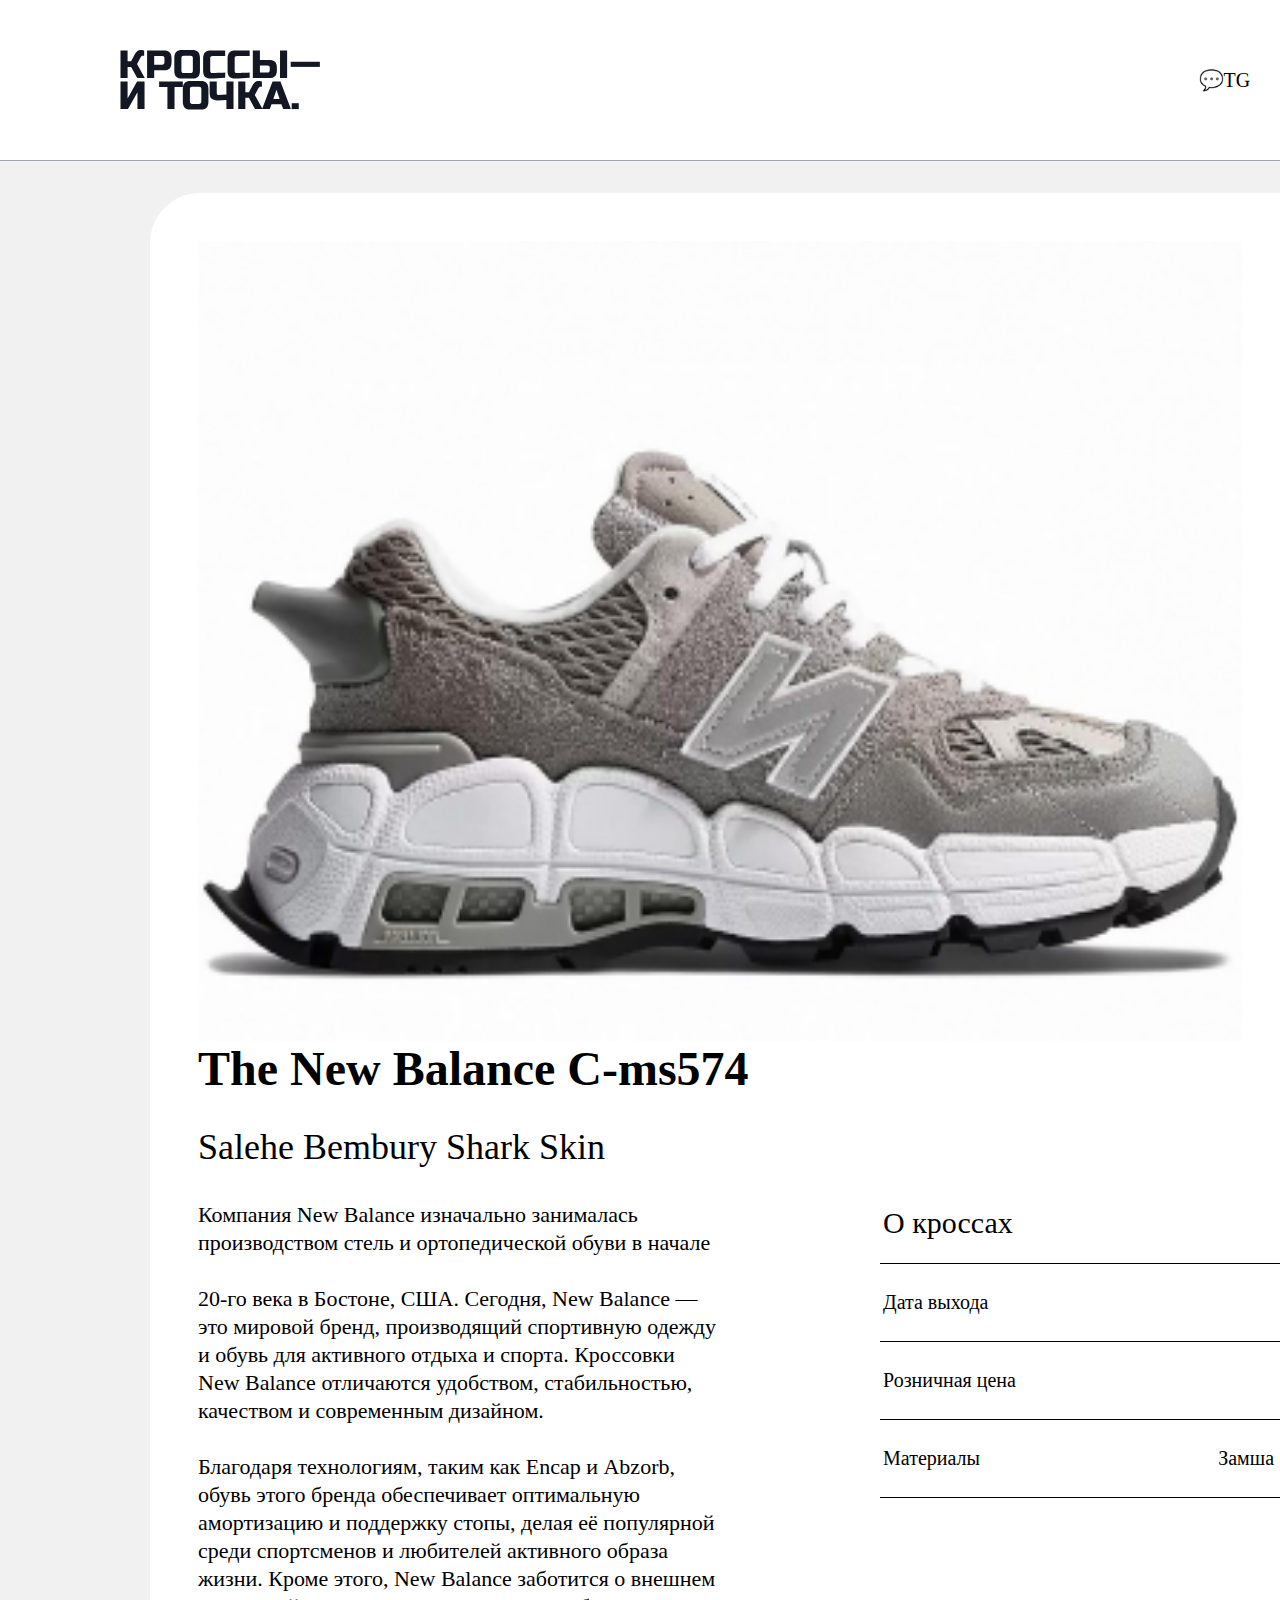
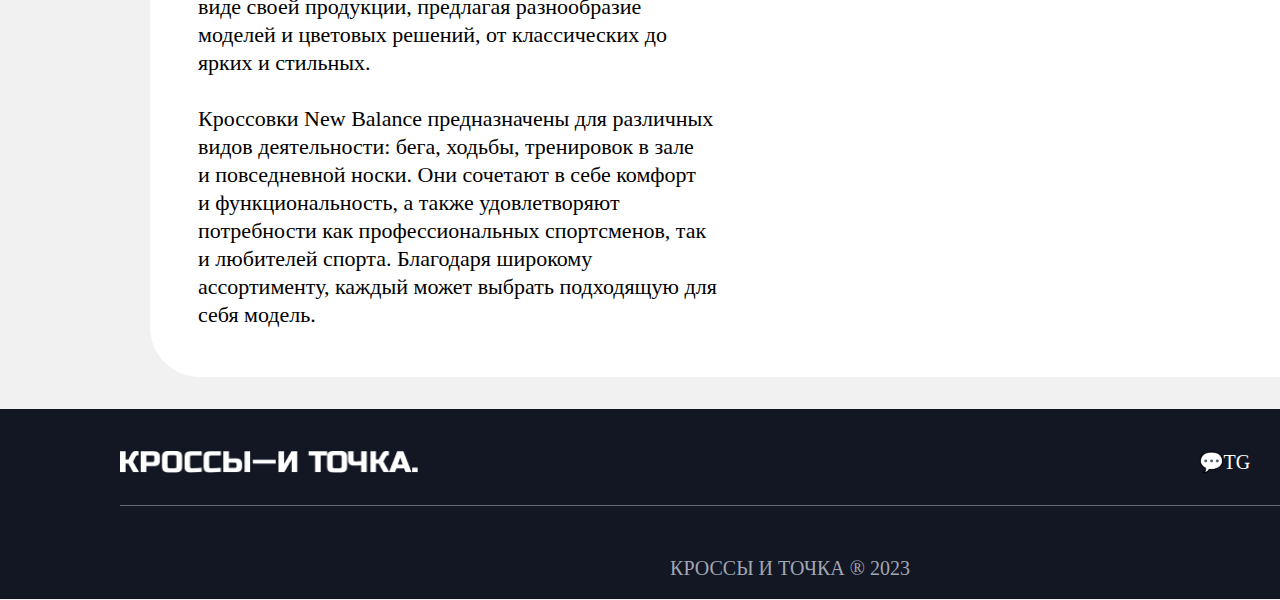
==== page1.html @ aab75220 "Добавление 1 страницы кроссовок" ====
<!DOCTYPE html>
<html lang="en">

<head>
    <meta charset="UTF-8">
    <meta name="viewport" content="width=device-width, initial-scale=1.0">
    <link rel="stylesheet" href="style.css">
    <title>Кроссы - и точка.</title>
</head>

<body>
    <header class="header">
        <div class="header-logo">
            <a href="index.html"><img style="width: 200px; height: 100px;" src="images/logo.svg" alt=""></a>
        </div>
        <div class="header-links">
            <ul>
                <li>
                    <a href="#">💬TG</a>
                </li>
                <li>
                    <a href="#">😊VK</a>
                </li>
                <li>
                    <a href="#">📺YouTube</a>
                </li>
            </ul>
        </div>
    </header>
    <main class="sneaker-big">
        <img style="width: 1044px; height: 800px" src="images/NB.png" alt="">
        <h1>The New Balance C-ms574</h1>
        <h3>Salehe Bembury Shark Skin</h3>
        <div class="sneaker-big__additional-info">
            <div class="sneaker-big__text">
                Компания New Balance изначально занималась производством стель и ортопедической обуви в начале <br>
                <br>
                20-го века в Бостоне, США. Сегодня, New Balance — это мировой бренд, производящий спортивную одежду
                и обувь для активного отдыха и спорта. Кроссовки New Balance отличаются удобством, стабильностью,
                качеством и современным дизайном.<br>
                <br>
                Благодаря технологиям, таким как Encap и Abzorb, обувь этого бренда обеспечивает оптимальную амортизацию
                и поддержку стопы, делая её популярной среди спортсменов и любителей активного образа жизни. Кроме
                этого, New Balance заботится о внешнем виде своей продукции, предлагая разнообразие моделей и цветовых
                решений, от классических до ярких и стильных.<br>
                <br>
                Кроссовки New Balance предназначены для различных видов деятельности: бега, ходьбы, тренировок в зале
                и повседневной носки. Они сочетают в себе комфорт и функциональность, а также удовлетворяют потребности
                как профессиональных спортсменов, так и любителей спорта. Благодаря широкому ассортименту, каждый может
                выбрать подходящую для себя модель.
            </div>
            <div class="parameters">
                <table>
                    <tbody>
                        <tr class="caption">
                            <td>
                            О кроссах
                        </td>
                        </tr>
                        <tr>
                            <td>
                                Дата выхода
                            </td>
                            <td class="right">
                                02/12/2023
                            </td>
                        </tr>
                        <tr>
                            <td>
                                Розничная цена
                            </td>
                            <td class="right">
                                250€
                            </td>
                        </tr>
                        <tr>
                            <td>
                                Материалы
                            </td>
                            <td class="right">
                                Замша 100%, резина
                            </td>
                        </tr>
                    </tbody>
                </table>
            </div>
        </div>
    </main>
    <footer class="footer">
        <div class="footer-high">
            <div class="footer-logo">
                <a href="index.html"><img class="footer-logo" src="images/white_logo.png" alt=""></a>
            </div>
            <div class="footer-links">
                <ul>
                    <li>
                        <a style="color: white;" href="#">💬TG</a>
                    </li>
                    <li>
                        <a style="color: white;" href="#">😊VK</a>
                    </li>
                    <li>
                        <a style="color: white;" href="#">📺YouTube</a>
                    </li>
                </ul>
            </div>
        </div>
        <dl>
            <div class="footer-text">
                <p>КРОССЫ И ТОЧКА ® 2023</p>
            </div>
    </footer>
</body>

</html>
---- style.css ----
.header {
    margin: 0px;
    width: 1340px;
    height: 110px;
    display: flex;
    align-items: center;
    background-color: white;
    padding: 25px 120px 25px 120px;
    border-bottom: 1px solid #A1A6B4;
}

.header-line {
    width: 1340px;
    height: 1px;
    background-color: #A1A6B4;
}

.header-links {
    margin-left: auto;
    justify-self: flex-end;
}

.header-logo {
    width: 200px;
    height: 100px;
    justify-self: flex-start;
}

ul li {
    display: inline;
    margin-left: 25px;
}

a:active,
a:hover,
a {
    text-decoration: none;
    color: black;
    font-size: 20px;
    font-family: "Anonymous Pro", serif;
}

body {
    background-color: #F1F1F1;
    margin: 0px;
}

.content {
    padding: 25px 120px 25px 120px;
    display: flex;
    flex-direction: column;
    align-items: flex-start;
    gap: 60px;
}

.container {
    display: flex;
    flex-direction: row;
    justify-content: space-between;
    gap: 115px;
}

.sneakers {
    background-color: white;
    overflow: hidden;
    perspective: 1px;
    border-radius: 12px;
    width: 371;
}

.frame {
    background-color: white;
    padding: 32px 24px 32px 24px;
}

img {
    width: 371px;
    height: 254px;
}

p {
    font-size: 20px;
    font-family: "Anonymous Pro", serif;
    font-style: normal;
    font-weight: 400;
    line-height: normal;
}

h1 {
    font-size: 48px;
    font-family: "Anonymous Pro", serif;
    font-style: normal;
    font-weight: 700;
    line-height: 100%;
    margin: 0px;
}

h2 {
    font-size: 26px;
    font-family: "Anonymous Pro", serif;
    font-style: normal;
    font-weight: 700;
    line-height: normal;
}

.footer {
    width: 1340px;
    height: 140px;
    color: white;
    background-color: #121723;
    padding: 25px 120px 25px 120px;
    display: flex;
    align-items: center;
    flex-direction: column;
}

.footer-logo {
    width: 298px;
    height: 22px;
    justify-self: start;
}

.footer-links {
    margin-left: auto;
    justify-self: flex-end;
}

.footer-text {
    color: #A1A6B4;
    align-self: center;
    padding-top: 15px;
}

.footer-high {
    width: 1340px;
    display: flex;
    align-items: center;
    padding-bottom: 15px;
    border-bottom: 1px solid rgba(230, 232, 236, 0.40);
}

.content-sneaker-big {
    padding: 32px 150px 32px 150px;
    display: flex;
}

.sneaker-big {
    width: 1200px;
    background-color: white;
    padding: 48px;
    justify-content: center;
    margin: 32px 150px 32px 150px;
    border-radius: 50px;
}

.sneaker-big__additional-info {
    display: flex;
    align-items: flex-start;
    align-self: stretch;
    justify-content: space-between;
}

.sneaker-big__text {
    width: 520px;
}

.parameters {
    width: 520px;
}

.caption {
    padding: 0px 0px 20px 0px;
    border-bottom: 1px solid black;
    font-size: 30px;
    font-family: "Anonymous Pro", serif;
}

td {
    width: 260px;
}

tr {
    display: block;
    border-bottom: 1px solid black;
    padding: 24px 0px 24px 0px;
    font-family: "Anonymous Pro", serif;
    font-size: 20px;
    font-style: normal;
    font-weight: 400;
    line-height: normal;
}

.right {
    text-align: right;
}

table {
    width: 520px;
}

h3 {
    font-family: "Anonymous Pro", serif;
    font-size: 36px;
    font-style: normal;
    font-weight: 400;
    line-height: 100%; /* 36px */
}

.sneaker-big__text {
    font-family: "Anonymous Pro", serif;
    font-size: 22px;
    font-style: normal;
    font-weight: 400;
    line-height: 28px;
}
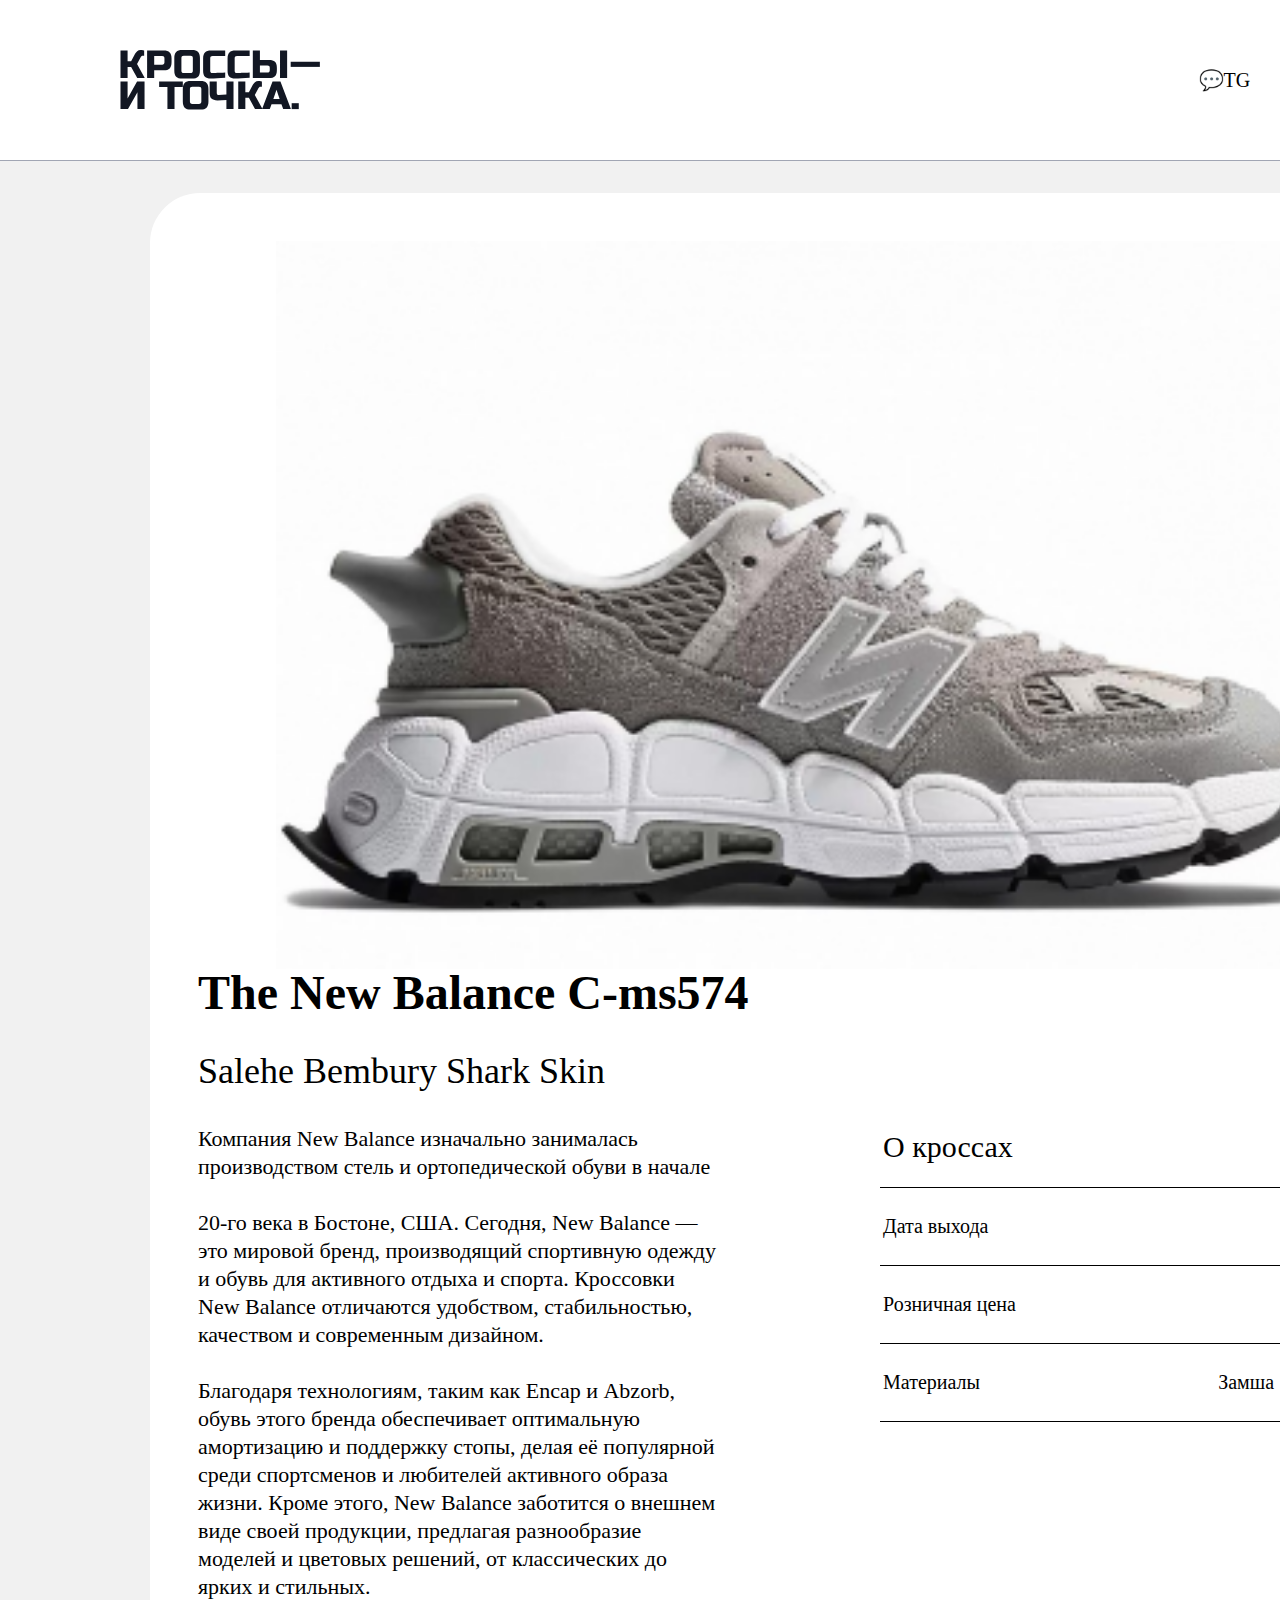
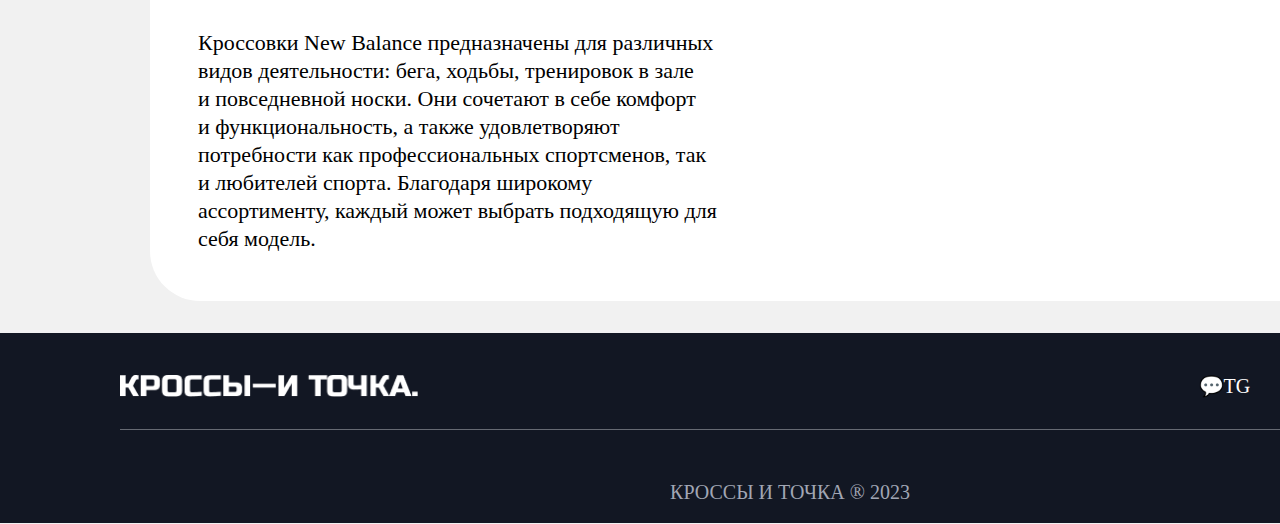
==== commit 730829d8: "добавление тега nav" ====
--- a/page1.html
+++ b/page1.html
@@ -28,13 +28,12 @@
         </div>
     </header>
     <main class="sneaker-big">
-        <img style="width: 1044px; height: 800px" src="images/NB.png" alt="">
+        <img class="sneaker-img" src="images/NB.png" alt="">
         <h1>The New Balance C-ms574</h1>
         <h3>Salehe Bembury Shark Skin</h3>
         <div class="sneaker-big__additional-info">
             <div class="sneaker-big__text">
-                Компания New Balance изначально занималась производством стель и ортопедической обуви в начале -<br>
+                Компания New Balance изначально занималась производством стель и ортопедической обуви в начале<br>
                 <br>
                 20-го века в Бостоне, США. Сегодня, New Balance — это мировой бренд, производящий спортивную одежду
                 и обувь для активного отдыха и спорта. Кроссовки New Balance отличаются удобством, стабильностью,
@@ -55,8 +54,8 @@
                     <tbody>
                         <tr class="caption">
                             <td>
-                            О кроссах
-                        </td>
+                                О кроссах
+                            </td>
                         </tr>
                         <tr>
                             <td>
--- a/style.css
+++ b/style.css
@@ -68,6 +68,13 @@
     width: 371;
 }
 
+.animation:hover {
+    transition: box-shadow 400ms ease-out;
+    transition: transform 150ms ease-out;
+    transform: translateY(-10px);
+    box-shadow: 0px 4px 10px 1px #8f8d8d;
+}
+
 .frame {
     background-color: white;
     padding: 32px 24px 32px 24px;
@@ -203,7 +210,8 @@
     font-size: 36px;
     font-style: normal;
     font-weight: 400;
-    line-height: 100%; /* 36px */
+    line-height: 100%;
+    /* 36px */
 }
 
 .sneaker-big__text {
@@ -212,4 +220,11 @@
     font-style: normal;
     font-weight: 400;
     line-height: 28px;
+}
+
+.sneaker-img {
+    width: 1044px;
+    height: 728px;
+    display: flex;
+    justify-self: center;
 }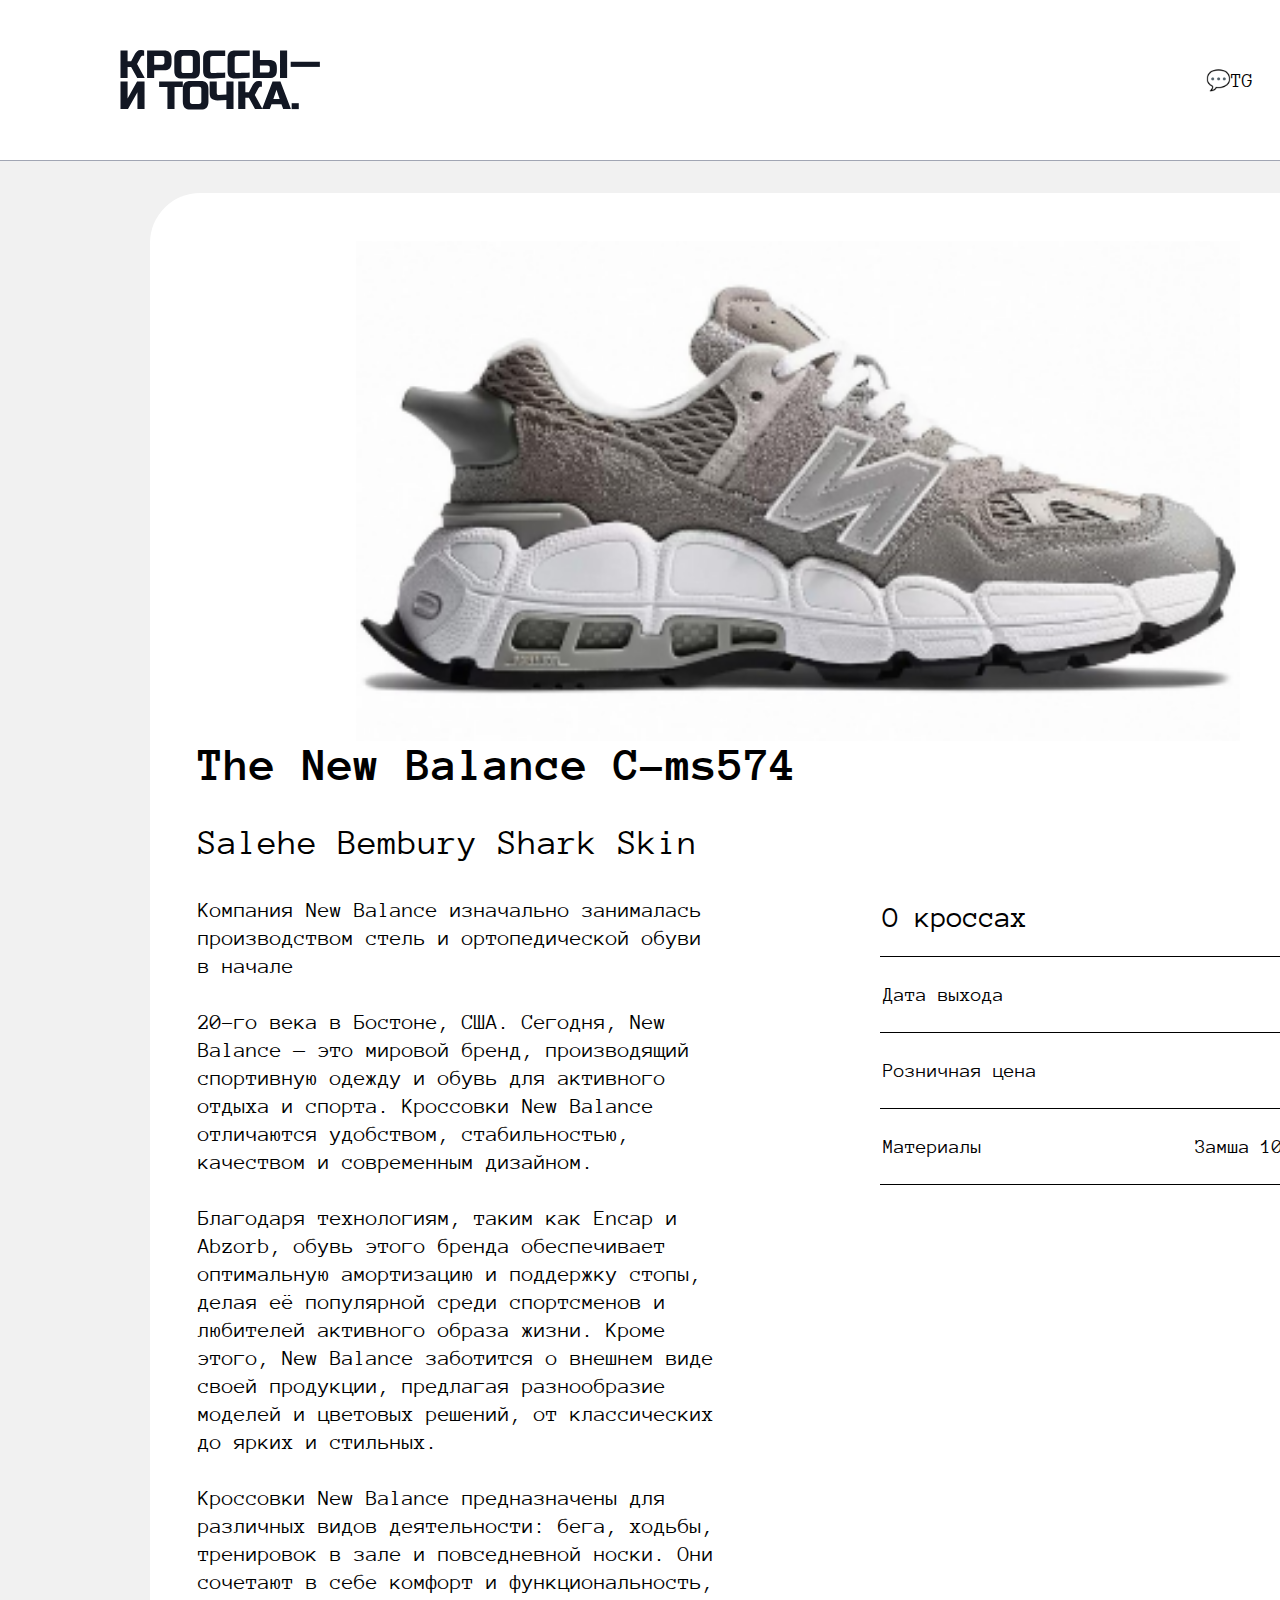
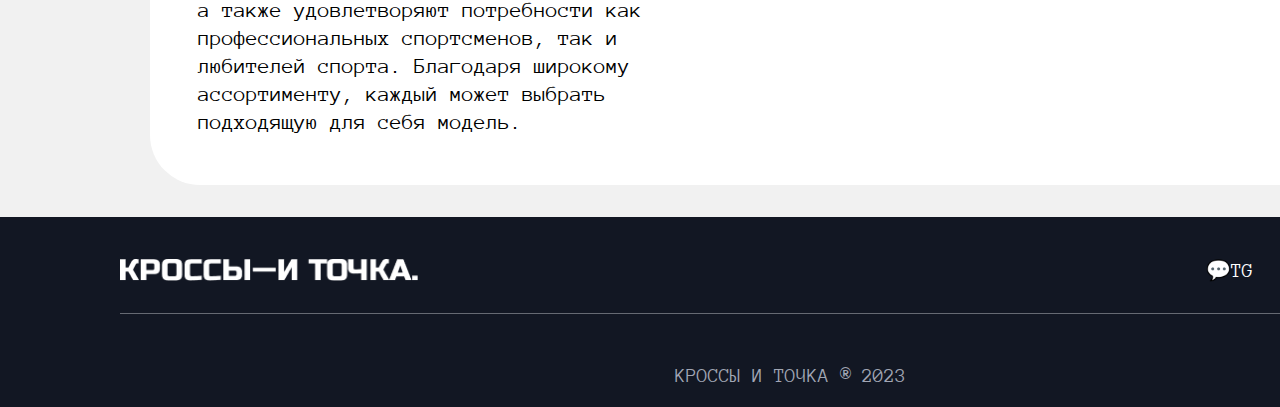
==== commit 1951d15e: "Исправление стиля" ====
--- a/page1.html
+++ b/page1.html
@@ -28,7 +28,7 @@
         </div>
     </header>
     <main class="sneaker-big">
-        <img class="sneaker-img" src="images/NB.png" alt="">
+        <img class="sneaker-img-1" src="images/NB.png" alt="">
         <h1>The New Balance C-ms574</h1>
         <h3>Salehe Bembury Shark Skin</h3>
         <div class="sneaker-big__additional-info">
--- a/style.css
+++ b/style.css
@@ -1,3 +1,19 @@
+@font-face {
+    font-family: "Anonymous Pro";
+    src: url(fonts/AnonymousPro-Regular.ttf);
+    font-weight: 400;
+    font-style: normal;
+    display: swap;
+}
+
+@font-face {
+    font-family: "Anonymous Pro";
+    src: url(fonts/AnonymousPro-Bold.ttf);
+    font-weight: 700;
+    font-style: normal;
+    display: swap;
+}
+
 .header {
     margin: 0px;
     width: 1340px;
@@ -46,7 +62,7 @@
 }
 
 .content {
-    padding: 25px 120px 25px 120px;
+    padding: 32px 120px 32px 120px;
     display: flex;
     flex-direction: column;
     align-items: flex-start;
@@ -62,15 +78,15 @@
 
 .sneakers {
     background-color: white;
+    width: 371px;
+    height: 457.16px;
     overflow: hidden;
     perspective: 1px;
     border-radius: 12px;
-    width: 371;
+    transition: all 200ms ease-out;
 }
 
 .animation:hover {
-    transition: box-shadow 400ms ease-out;
-    transition: transform 150ms ease-out;
     transform: translateY(-10px);
     box-shadow: 0px 4px 10px 1px #8f8d8d;
 }
@@ -155,7 +171,9 @@
     width: 1200px;
     background-color: white;
     padding: 48px;
-    justify-content: center;
+    display: flex;
+    flex-direction: column;
+    align-items: start;
     margin: 32px 150px 32px 150px;
     border-radius: 50px;
 }
@@ -211,7 +229,6 @@
     font-style: normal;
     font-weight: 400;
     line-height: 100%;
-    /* 36px */
 }
 
 .sneaker-big__text {
@@ -222,9 +239,20 @@
     line-height: 28px;
 }
 
-.sneaker-img {
-    width: 1044px;
-    height: 728px;
-    display: flex;
-    justify-self: center;
+.sneaker-img-1 {
+    width: 883.5px;
+    height: 500px;
+    align-self: center;
+}
+
+.sneaker-img-2 {
+    width: 732.3px;
+    height: 500px;
+    align-self: center;
+}
+
+.sneaker-img-3 {
+    width: 716.5px;
+    height: 500px;
+    align-self: center;
 }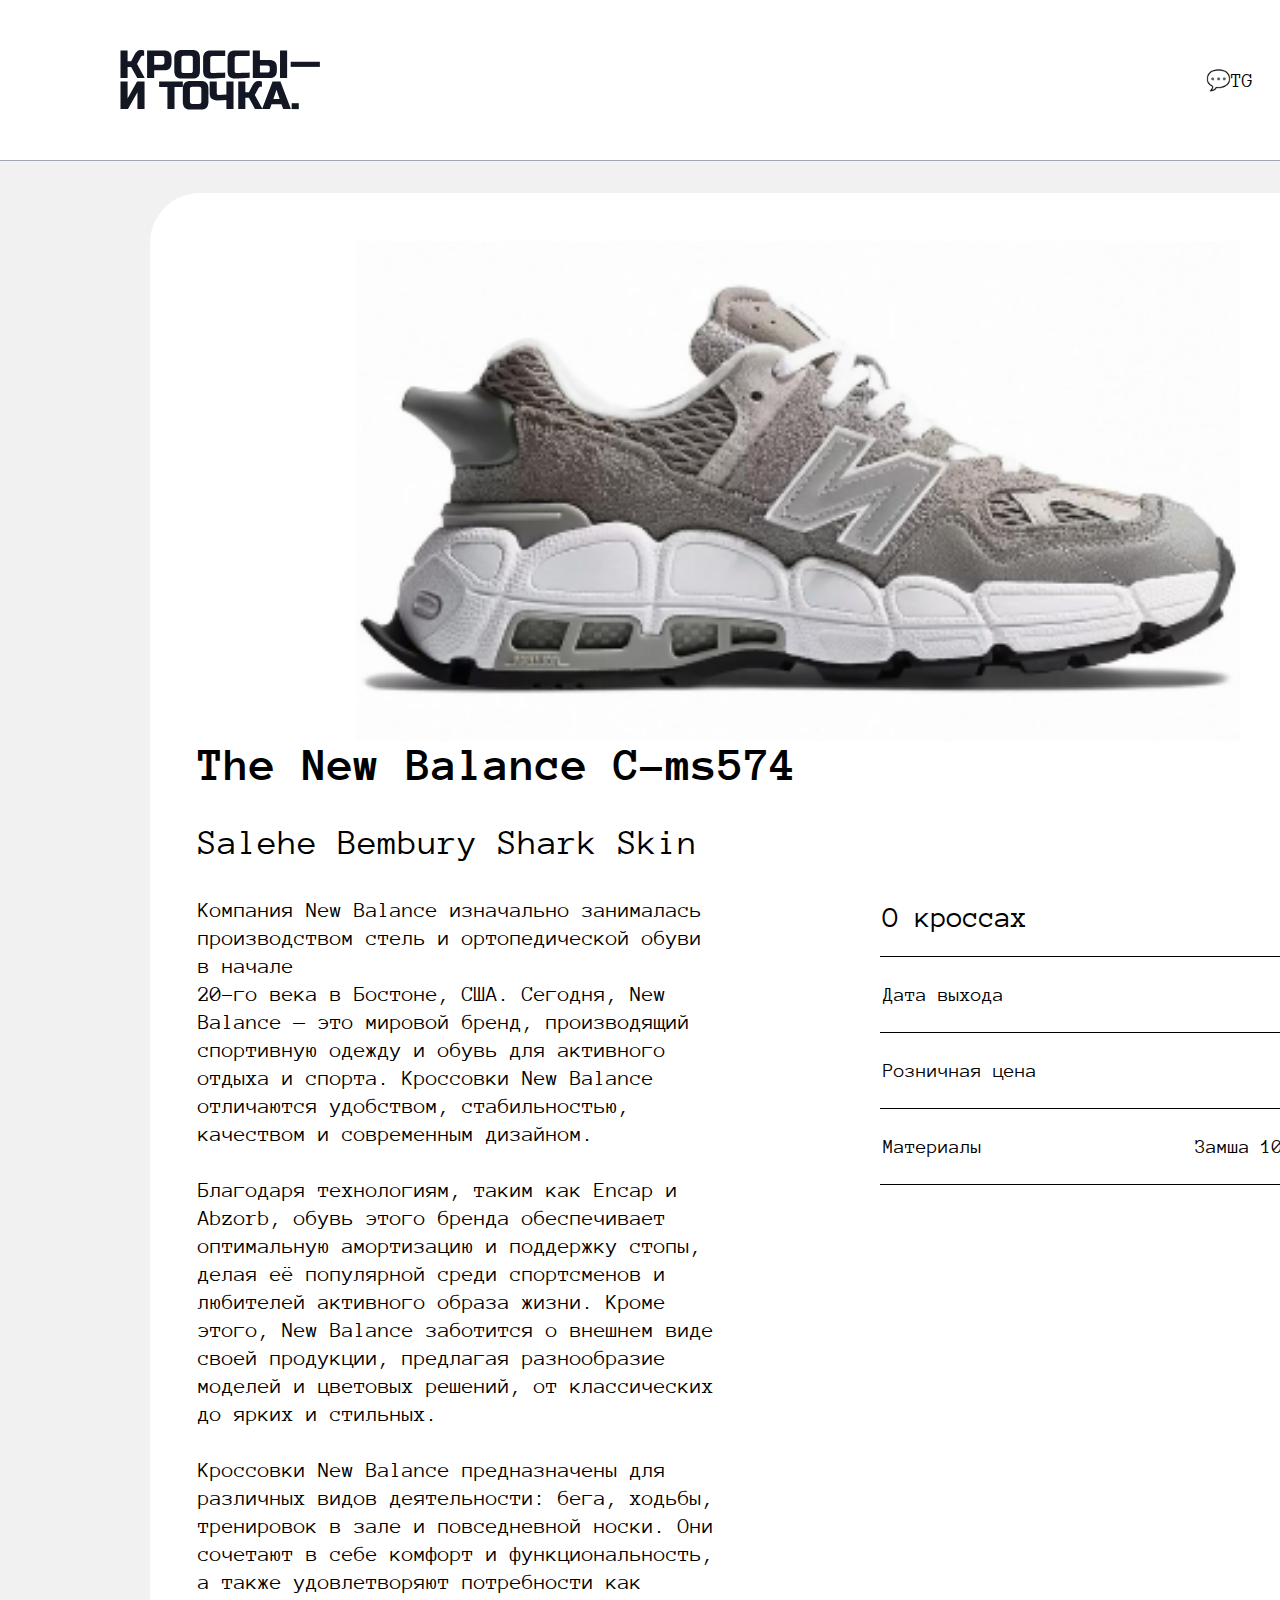
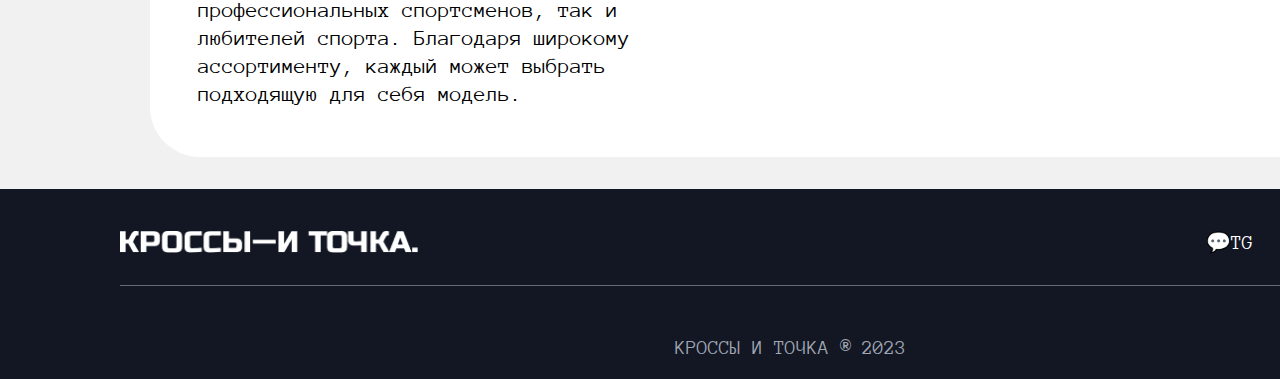
==== commit a71f972b: "исправление стилей 2" ====
--- a/page1.html
+++ b/page1.html
@@ -11,30 +11,31 @@
 <body>
     <header class="header">
         <div class="header-logo">
-            <a href="index.html"><img style="width: 200px; height: 100px;" src="images/logo.svg" alt=""></a>
+            <a href="index.html"><img class="header-img" src="images/logo.svg" alt=""></a>
         </div>
         <div class="header-links">
-            <ul>
-                <li>
-                    <a href="#">💬TG</a>
-                </li>
-                <li>
-                    <a href="#">😊VK</a>
-                </li>
-                <li>
-                    <a href="#">📺YouTube</a>
-                </li>
-            </ul>
+            <nav>
+                <ul class="ul-1">
+                    <li class="li-1">
+                        <a href="#">💬TG</a>
+                    </li>
+                    <li>
+                        <a href="#">😊VK</a>
+                    </li>
+                    <li>
+                        <a href="#">📺YouTube</a>
+                    </li>
+                </ul>
+            </nav>
         </div>
     </header>
     <main class="sneaker-big">
         <img class="sneaker-img-1" src="images/NB.png" alt="">
-        <h1>The New Balance C-ms574</h1>
+        <h1 class="page">The New Balance C-ms574</h1>
         <h3>Salehe Bembury Shark Skin</h3>
         <div class="sneaker-big__additional-info">
             <div class="sneaker-big__text">
                 Компания New Balance изначально занималась производством стель и ортопедической обуви в начале<br>
-                <br>
                 20-го века в Бостоне, США. Сегодня, New Balance — это мировой бренд, производящий спортивную одежду
                 и обувь для активного отдыха и спорта. Кроссовки New Balance отличаются удобством, стабильностью,
                 качеством и современным дизайном.<br>
@@ -92,8 +93,8 @@
                 <a href="index.html"><img class="footer-logo" src="images/white_logo.png" alt=""></a>
             </div>
             <div class="footer-links">
-                <ul>
-                    <li>
+                <ul class="ul-1">
+                    <li class="li-1">
                         <a style="color: white;" href="#">💬TG</a>
                     </li>
                     <li>
--- a/style.css
+++ b/style.css
@@ -34,17 +34,27 @@
 .header-links {
     margin-left: auto;
     justify-self: flex-end;
+    align-items: center;
 }
 
 .header-logo {
     width: 200px;
     height: 100px;
     justify-self: flex-start;
+    align-items: center;
 }
 
 ul li {
-    display: inline;
+    display: inline-block;
     margin-left: 25px;
+}
+
+.li-1 {
+    margin: 0px;
+}
+
+.ul-1 {
+    padding: 0px;
 }
 
 a:active,
@@ -255,4 +265,189 @@
     width: 716.5px;
     height: 500px;
     align-self: center;
+}
+
+.header-img {
+    width: 200px;
+    height: 100px;
+}
+
+@media screen and (max-width: 430px) {
+    .header {
+        width: 375px;
+        height: auto;
+        display: flex;
+        flex-direction: column;
+        padding: 20px 0px 20px 0px;
+    }
+
+    .header-logo {
+        display: flex;
+        justify-self: center;
+        width: 250px;
+        height: 125px;
+    }
+
+    .header-img {
+        width: 250px;
+        height: 125px;
+    }
+
+    .header-links {
+        display: flex;
+        justify-self: center;
+        margin: 0px;
+    }
+
+    .footer {
+        width: 355px;
+        height: auto;
+        display: flex;
+        flex-direction: column;
+        padding: 20px 10px 20px 10px;
+        row-gap: 10px;
+    }
+
+    .footer-high {
+        display: flex;
+        flex-direction: column;
+        padding: 0px;
+        width: 355px;
+        row-gap: 10px;
+    }
+
+    .footer-text {
+        padding: 0px;
+        margin-top: 20px
+    }
+
+    .footer-logo {
+        display: flex;
+        justify-self: center;
+    }
+
+    .footer-links {
+        display: flex;
+        justify-self: center;
+        margin: 0px;
+    }
+
+    .sneaker-big__additional-info {
+        width: 335px;
+        display: flex;
+        flex-direction: column;
+        align-self: center;
+        row-gap: 30px;
+    }
+
+    .container {
+        display: flex;
+        flex-direction: column;
+        align-items: center;
+        justify-self: center;
+        margin: auto;
+        row-gap: 40px;
+    }
+
+    .content {
+        display: flex;
+        row-gap: 30px;
+        width: 343px;
+        padding: 20px 16px 20px 16px;
+    }
+
+    h1 {
+        justify-self: start;
+        width: 30px;
+        font-size: 45px;
+    }
+
+    .sneakers {
+        width: 343px;
+        height: auto;
+    }
+
+    img {
+        width: 343px;
+        height: 235px;
+    }
+
+    h2 {
+        font-size: 30px;
+    }
+
+    p {
+        font-size: 20px;
+    }
+
+    a:active,
+    a:hover,
+    a {
+        font-size: 25px;
+    }
+
+    .sneaker-big {
+        width: 335px;
+        padding: 30px 10px 30px 10px;
+        margin: 20px 10px 20px 10px;
+        display: flex;
+    }
+
+    .sneaker-img-1 {
+        width: 335px;
+        height: 190px;
+    }
+
+    .sneaker-img-2 {
+        width: 335px;
+        height: 229px;
+    }
+
+    .sneaker-img-3 {
+        width: 335px;
+        height: 234px;
+    }
+
+    .sneaker-big__text {
+        width: 335px;
+        font-size: 20px;
+    }
+
+    .caption td {
+        font-size: 25px;
+    }
+
+    td {
+        font-size: 20px;
+    }
+
+    tr {
+        width: 331px;
+    }
+
+    .parameters table {
+        width: 335px;
+    }
+
+    tbody {
+        width: 331px
+    }
+
+    .parameters {
+        width: 335px;
+    }
+
+    h3 {
+        font-size: 24px;
+    }
+
+    .footer-logo {
+        width: 335px;
+        height: 25px;
+    }
+
+    .page {
+        width: auto;
+        font-size: 35px;
+    }
 }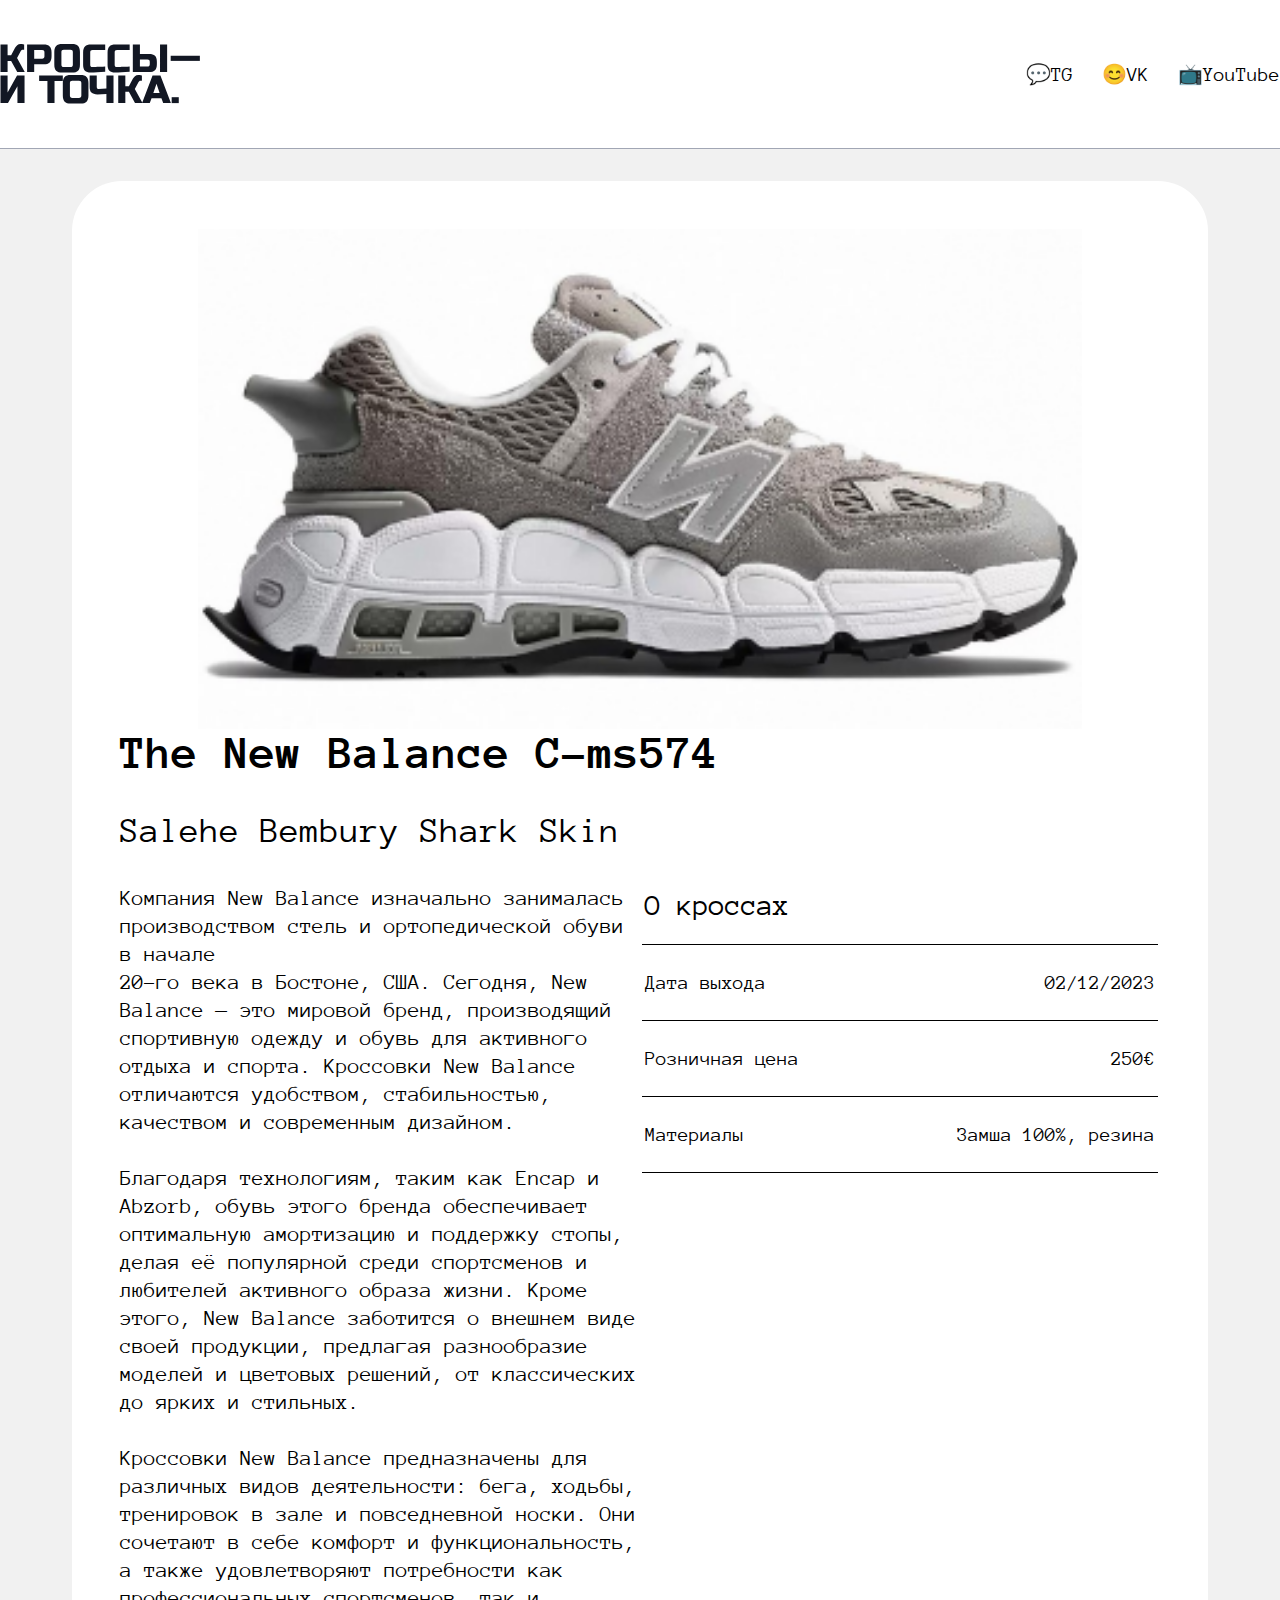
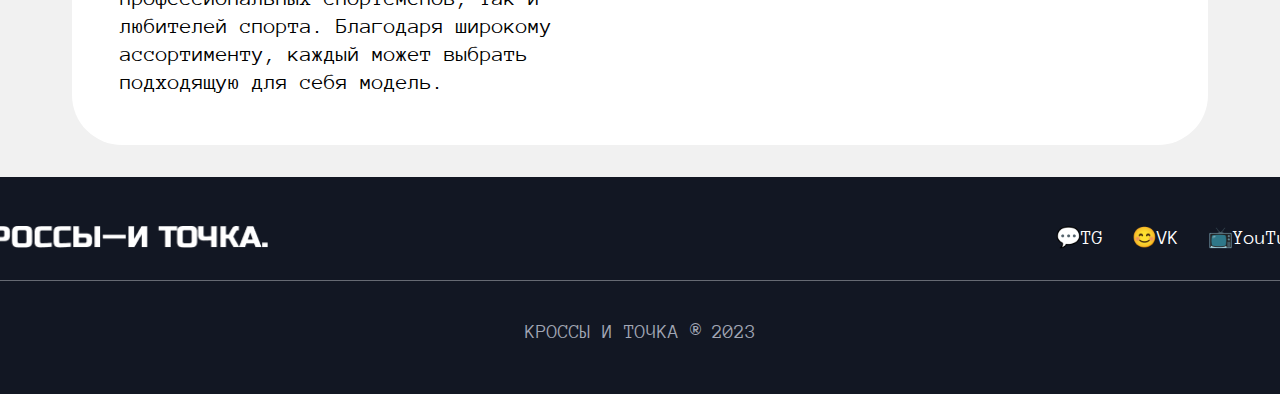
==== commit 73af9f0b: "улучшение адаптива" ====
--- a/page1.html
+++ b/page1.html
@@ -10,24 +10,27 @@
 
 <body>
     <header class="header">
-        <div class="header-logo">
-            <a href="index.html"><img class="header-img" src="images/logo.svg" alt=""></a>
+        <div class="header-container">
+            <div class="header-logo">
+                <a href="index.html"><img class="header-img" src="images/logo.svg" alt=""></a>
+            </div>
+            <div class="header-links">
+                <nav>
+                    <ul class="ul-1">
+                        <li class="li-1">
+                            <a href="#">💬TG</a>
+                        </li>
+                        <li>
+                            <a href="#">😊VK</a>
+                        </li>
+                        <li>
+                            <a href="#">📺YouTube</a>
+                        </li>
+                    </ul>
+                </nav>
+            </div>
         </div>
-        <div class="header-links">
-            <nav>
-                <ul class="ul-1">
-                    <li class="li-1">
-                        <a href="#">💬TG</a>
-                    </li>
-                    <li>
-                        <a href="#">😊VK</a>
-                    </li>
-                    <li>
-                        <a href="#">📺YouTube</a>
-                    </li>
-                </ul>
-            </nav>
-        </div>
+
     </header>
     <main class="sneaker-big">
         <img class="sneaker-img-1" src="images/NB.png" alt="">
@@ -88,28 +91,29 @@
         </div>
     </main>
     <footer class="footer">
-        <div class="footer-high">
-            <div class="footer-logo">
-                <a href="index.html"><img class="footer-logo" src="images/white_logo.png" alt=""></a>
+        <div class="footer-container">
+            <div class="footer-high">
+                <div class="footer-logo">
+                    <a href="index.html"><img class="footer-logo" src="images/white_logo.png" alt=""></a>
+                </div>
+                <div class="footer-links">
+                    <ul class="ul-1">
+                        <li class="li-1">
+                            <a style="color: white;" href="#">💬TG</a>
+                        </li>
+                        <li>
+                            <a style="color: white;" href="#">😊VK</a>
+                        </li>
+                        <li>
+                            <a style="color: white;" href="#">📺YouTube</a>
+                        </li>
+                    </ul>
+                </div>
             </div>
-            <div class="footer-links">
-                <ul class="ul-1">
-                    <li class="li-1">
-                        <a style="color: white;" href="#">💬TG</a>
-                    </li>
-                    <li>
-                        <a style="color: white;" href="#">😊VK</a>
-                    </li>
-                    <li>
-                        <a style="color: white;" href="#">📺YouTube</a>
-                    </li>
-                </ul>
-            </div>
-        </div>
-        <dl>
             <div class="footer-text">
                 <p>КРОССЫ И ТОЧКА ® 2023</p>
             </div>
+        </div>
     </footer>
 </body>
 
--- a/style.css
+++ b/style.css
@@ -15,18 +15,27 @@
 }
 
 .header {
-    margin: 0px;
-    width: 1340px;
-    height: 110px;
-    display: flex;
-    align-items: center;
+    display: flex;
+    justify-self: center;
+    width: 100%;
+    margin: auto;
+    align-items: center;
+    justify-content: center;
     background-color: white;
-    padding: 25px 120px 25px 120px;
     border-bottom: 1px solid #A1A6B4;
 }
 
+.header-container {
+    display: flex;
+    justify-content: space-between;
+    align-items: center;
+    width: 100%;
+    max-width: 1340px;
+    margin: 24px 0 24px;
+}
+
 .header-line {
-    width: 1340px;
+    width: 100%;
     height: 1px;
     background-color: #A1A6B4;
 }
@@ -72,18 +81,23 @@
 }
 
 .content {
-    padding: 32px 120px 32px 120px;
-    display: flex;
+    max-width: 1340px;
+    margin: 32px auto 32px auto;
+    display: flex;
+    justify-content: center;
+    justify-self: center;
     flex-direction: column;
-    align-items: flex-start;
+    align-items: self-start;
     gap: 60px;
 }
 
 .container {
+    max-width: 1340px;
     display: flex;
     flex-direction: row;
     justify-content: space-between;
-    gap: 115px;
+    margin: auto;
+    column-gap: 115px;
 }
 
 .sneakers {
@@ -137,14 +151,22 @@
 }
 
 .footer {
-    width: 1340px;
-    height: 140px;
+    width: 100%;
     color: white;
     background-color: #121723;
-    padding: 25px 120px 25px 120px;
-    display: flex;
-    align-items: center;
+    display: flex;
+    align-items: center;
+    justify-content: center;
     flex-direction: column;
+}
+
+.footer-container {
+    display: flex;
+    flex-direction: column;
+    justify-content: center;
+    align-items: center;
+    max-width: 1340px;
+    margin: 32px 0 32px;
 }
 
 .footer-logo {
@@ -159,9 +181,12 @@
 }
 
 .footer-text {
+    width: max-content;
     color: #A1A6B4;
+    font-size: 20px;
     align-self: center;
-    padding-top: 15px;
+    margin: auto;
+    margin-top: 20px;
 }
 
 .footer-high {
@@ -178,13 +203,14 @@
 }
 
 .sneaker-big {
-    width: 1200px;
+    max-width: 1244px;
     background-color: white;
     padding: 48px;
     display: flex;
     flex-direction: column;
     align-items: start;
-    margin: 32px 150px 32px 150px;
+    justify-self: center;
+    margin: 32px auto 32px auto;
     border-radius: 50px;
 }
 
@@ -231,6 +257,7 @@
 
 table {
     width: 520px;
+    margin: 0px;
 }
 
 h3 {
@@ -278,7 +305,12 @@
         height: auto;
         display: flex;
         flex-direction: column;
-        padding: 20px 0px 20px 0px;
+    }
+
+    .header-container {
+        flex-direction: column;
+        width: 375px;
+        margin: 10px 0 10px;
     }
 
     .header-logo {
@@ -300,12 +332,16 @@
     }
 
     .footer {
-        width: 355px;
+        width: 375px;
         height: auto;
         display: flex;
         flex-direction: column;
-        padding: 20px 10px 20px 10px;
         row-gap: 10px;
+    }
+
+    .footer-container {
+        width: 375px;
+        margin: 16px 0 16px;
     }
 
     .footer-high {
@@ -353,7 +389,7 @@
         display: flex;
         row-gap: 30px;
         width: 343px;
-        padding: 20px 16px 20px 16px;
+        margin: 20px auto 20px auto;
     }
 
     h1 {
